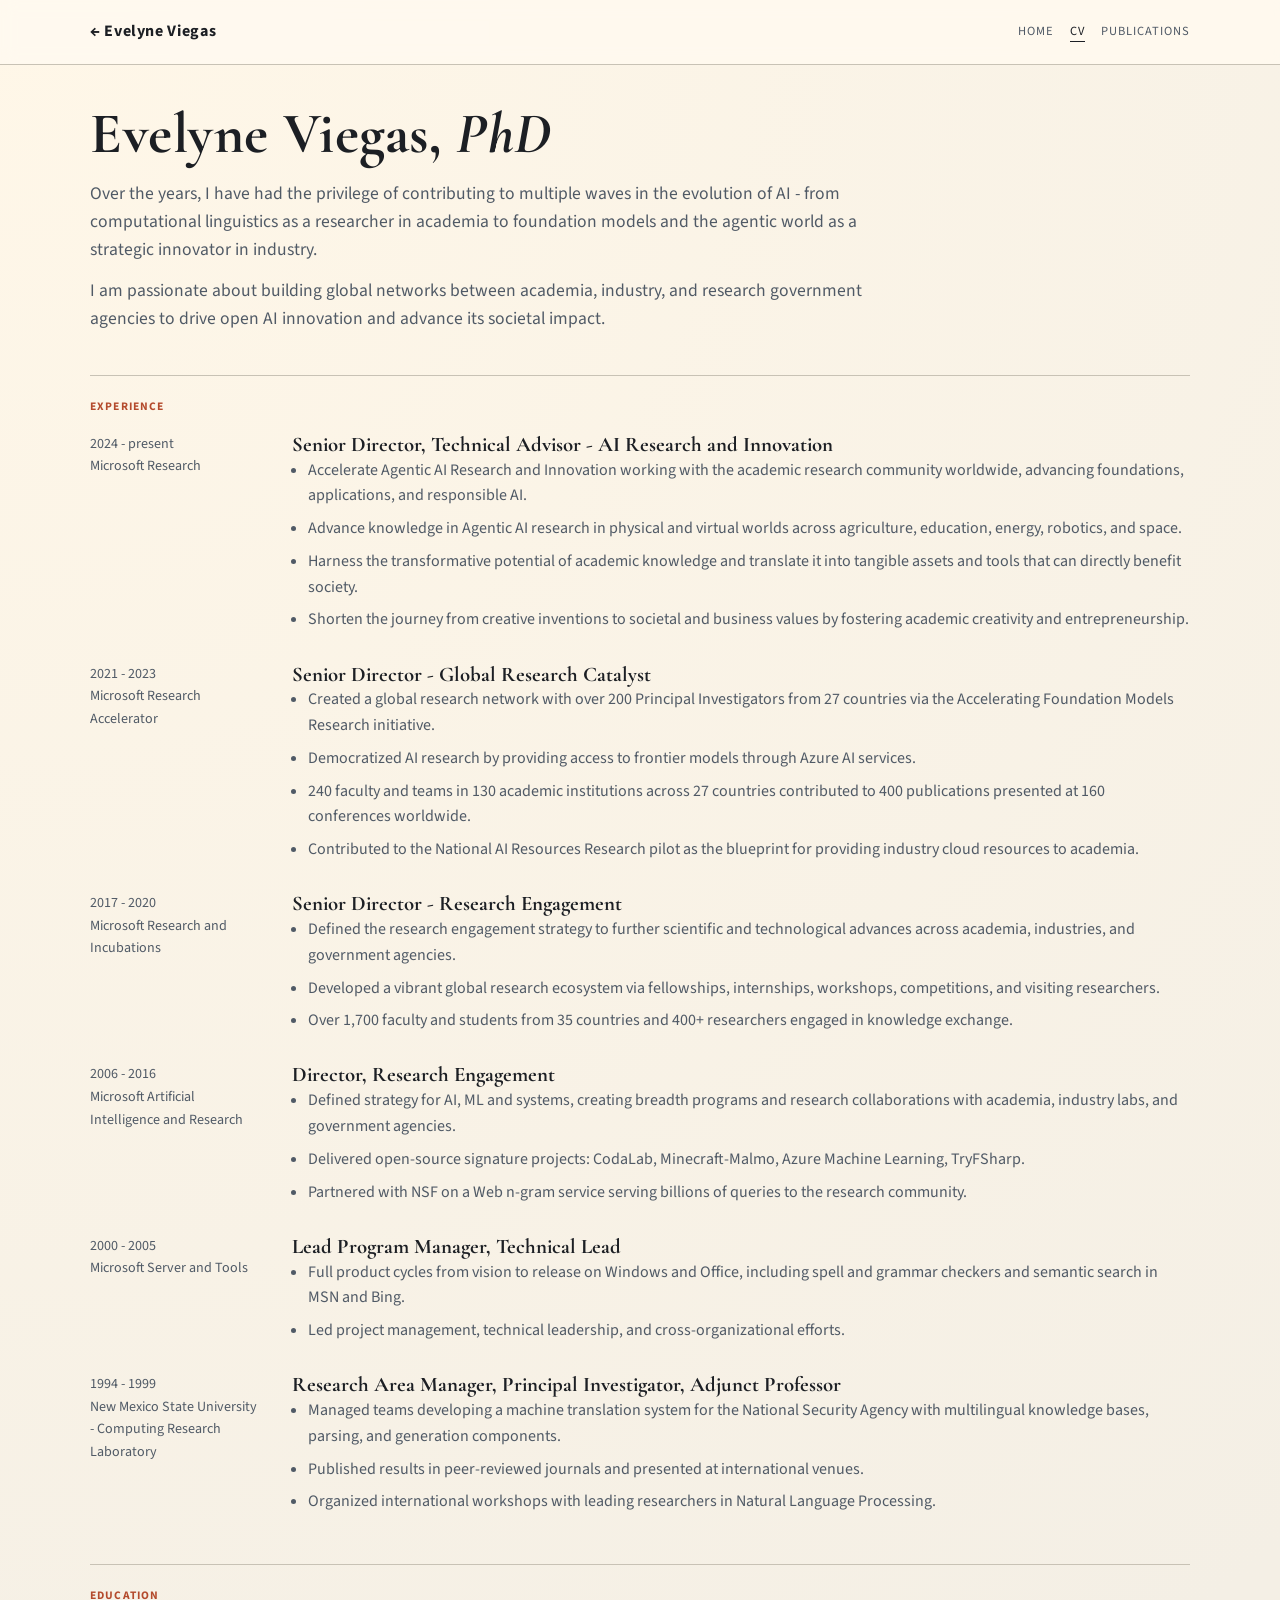
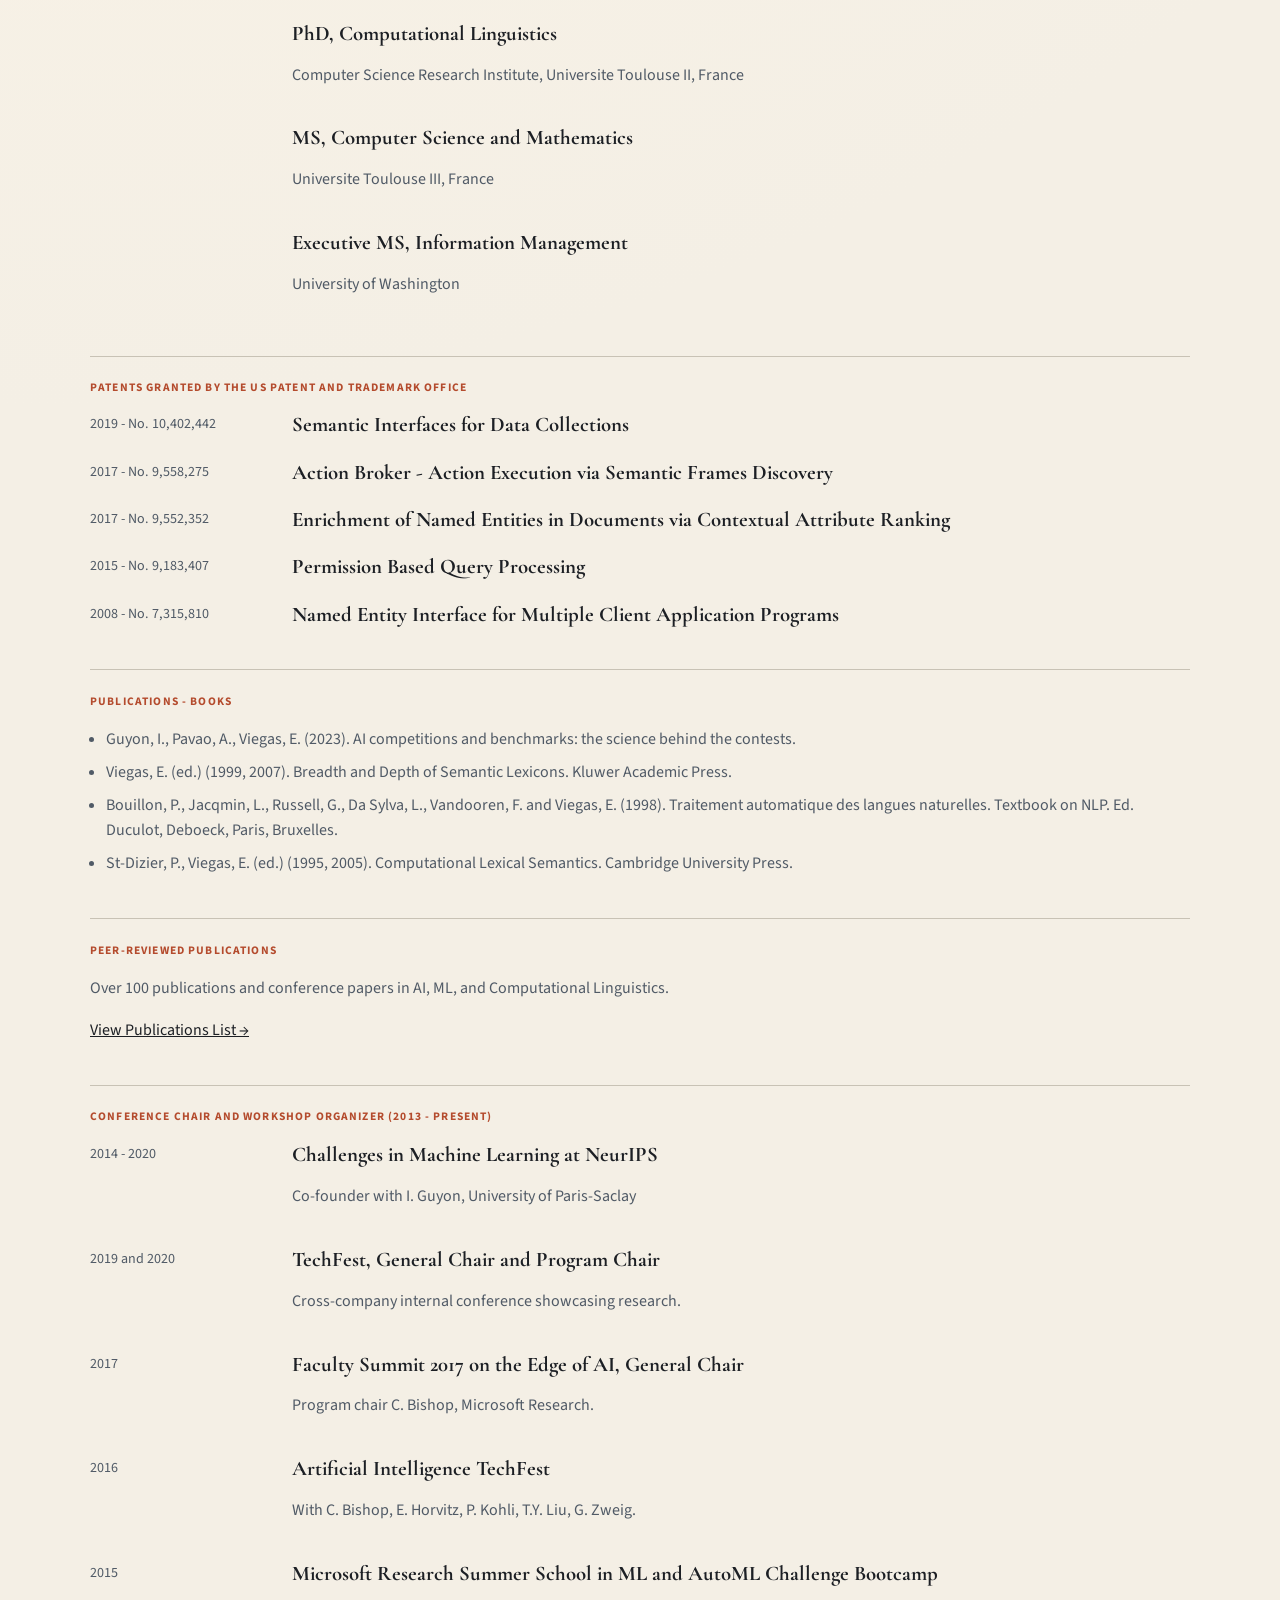
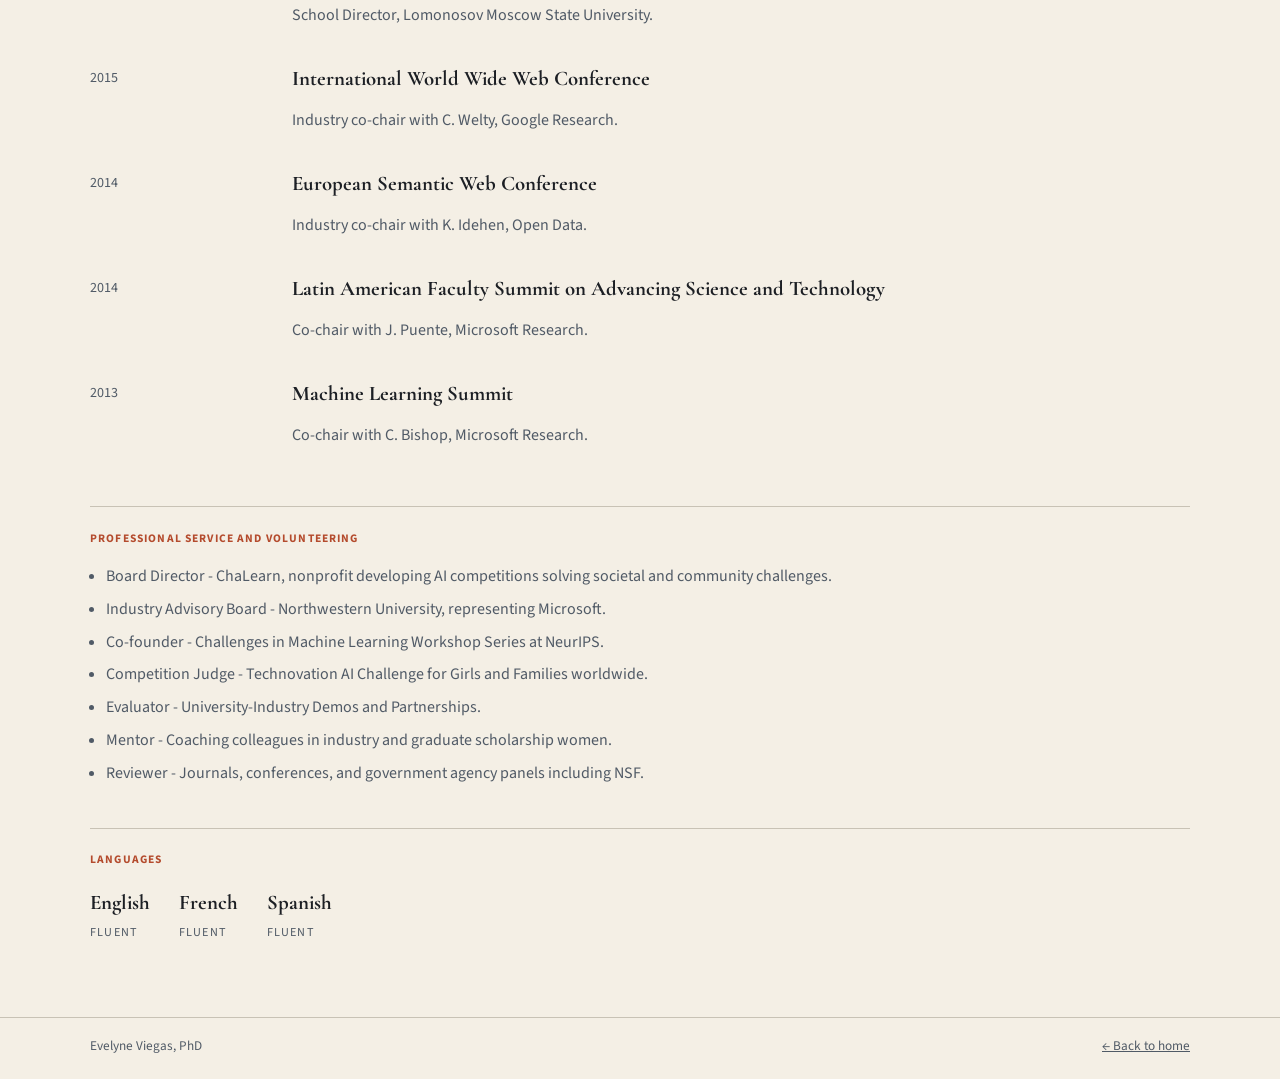
==== cv.html @ d4e645a3 "EV homepage April2026" ====
<!doctype html>
<html lang="en">
  <head>
    <meta charset="UTF-8" />
    <meta name="viewport" content="width=device-width, initial-scale=1.0" />
    <title>CV - Evelyne Viegas</title>
    <meta
      name="description"
      content="Curriculum Vitae of Evelyne Viegas, PhD - experience, education, patents, publications, and professional service."
    />
    <link rel="icon" href="assets/favicon.svg" type="image/svg+xml" />
    <link rel="preconnect" href="https://fonts.googleapis.com" />
    <link rel="preconnect" href="https://fonts.gstatic.com" crossorigin />
    <link href="https://fonts.googleapis.com/css2?family=Cormorant+Garamond:ital,wght@0,400;0,600;0,700;1,400&family=Source+Sans+3:wght@300;400;600;700&display=swap" rel="stylesheet" />
    <link rel="stylesheet" href="styles.css" />
  </head>
  <body data-page="cv">
    <nav class="site-nav">
      <div class="container">
        <a class="brand" href="index.html">&larr; Evelyne Viegas</a>
        <div class="nav-links">
          <a href="index.html">Home</a>
          <a class="active" href="cv.html">CV</a>
          <a href="publications.html">Publications</a>
        </div>
      </div>
    </nav>

    <main class="page-main container">
      <header class="reveal">
        <h1 class="page-title">Evelyne Viegas, <i>PhD</i></h1>
        <p class="page-subtitle">
          Over the years, I have had the privilege of contributing to multiple
          waves in the evolution of AI - from computational linguistics as a
          researcher in academia to foundation models and the agentic world as a
          strategic innovator in industry.
        </p>
        <p class="page-subtitle" style="margin-top: 0.8rem;">
          I am passionate about building global networks between academia,
          industry, and research government agencies to drive open AI innovation
          and advance its societal impact.
        </p>
      </header>

      <section class="section-block reveal">
        <p class="section-kicker">Experience</p>
        <div id="experience-list"></div>
      </section>

      <section class="section-block reveal">
        <p class="section-kicker">Education</p>
        <div id="education-list"></div>
      </section>

      <section class="section-block reveal">
        <p class="section-kicker">Patents Granted by the US Patent and Trademark Office</p>
        <div id="patent-list"></div>
      </section>

      <section class="section-block reveal">
        <p class="section-kicker">Publications - Books</p>
        <ul id="book-list" class="simple-list"></ul>
      </section>

      <section class="section-block reveal">
        <p class="section-kicker">Peer-reviewed Publications</p>
        <p class="muted" style="margin-top: 0;">
          Over 100 publications and conference papers in AI, ML, and
          Computational Linguistics.
        </p>
        <p><a href="publications.html">View Publications List &rarr;</a></p>
      </section>

      <section class="section-block reveal">
        <p class="section-kicker">Conference Chair and Workshop Organizer (2013 - present)</p>
        <div id="conference-list"></div>
      </section>

      <section class="section-block reveal">
        <p class="section-kicker">Professional Service and Volunteering</p>
        <ul id="service-list" class="simple-list"></ul>
      </section>

      <section class="section-block reveal">
        <p class="section-kicker">Languages</p>
        <div id="language-list" class="lang-grid"></div>
      </section>
    </main>

    <footer class="site-footer">
      <div class="container">
        <span>Evelyne Viegas, PhD</span>
        <a href="index.html">&larr; Back to home</a>
      </div>
    </footer>

    <script src="script.js" defer></script>
  </body>
</html>
---- styles.css ----
:root {
  --bg: #f4efe5;
  --paper: #fffaf0;
  --ink: #1c1f24;
  --muted: #505a66;
  --line: #c8c2b5;
  --accent: #b44b2d;
  --accent-soft: rgba(28, 31, 36, 0.06);
  --blue-band: #dce8f5;
  --shadow: 0 18px 50px rgba(10, 16, 28, 0.1);
}

* {
  box-sizing: border-box;
}

html,
body {
  margin: 0;
  padding: 0;
}

body {
  font-family: "Source Sans 3", "Segoe UI", Tahoma, Geneva, Verdana, sans-serif;
  background: radial-gradient(circle at 0% 0%, #fff7e8, var(--bg) 45%);
  color: var(--ink);
  line-height: 1.6;
}

img {
  max-width: 100%;
  display: block;
}

a {
  color: inherit;
}

.container {
  width: min(1100px, calc(100% - 2.5rem));
  margin: 0 auto;
}

.site-nav {
  position: sticky;
  top: 0;
  z-index: 30;
  backdrop-filter: blur(8px);
  background: rgba(255, 250, 240, 0.88);
  border-bottom: 1px solid var(--line);
}

.site-nav .container {
  display: flex;
  align-items: center;
  justify-content: space-between;
  gap: 1rem;
  min-height: 64px;
}

.brand {
  text-decoration: none;
  letter-spacing: 0.04em;
  font-weight: 700;
}

.nav-links {
  display: flex;
  align-items: center;
  gap: 1rem;
}

.nav-links a {
  text-decoration: none;
  text-transform: uppercase;
  letter-spacing: 0.08em;
  font-size: 0.78rem;
  color: var(--muted);
  border-bottom: 1px solid transparent;
}

.nav-links a:hover,
.nav-links a.active {
  color: var(--ink);
  border-color: var(--ink);
}

.hero {
  border-bottom: 1px solid var(--line);
  padding: 3.2rem 0;
}

.hero-grid {
  display: grid;
  grid-template-columns: 1.1fr 0.9fr;
  gap: 2rem;
  align-items: center;
}

.hero h1,
.section-title,
.page-title {
  font-family: "Cormorant Garamond", Georgia, "Times New Roman", serif;
  line-height: 1.08;
  letter-spacing: 0.01em;
}

.hero h1 {
  margin: 0;
  font-size: clamp(2.3rem, 6vw, 3.8rem);
}

.hero h1 i {
  color: #6f7379;
}

.hero p {
  font-size: 1.08rem;
  color: var(--muted);
  max-width: 560px;
}

.signature {
  margin-top: 2rem;
  display: inline-flex;
  align-items: center;
  gap: 0.9rem;
  letter-spacing: 0.15em;
  text-transform: uppercase;
  font-size: 0.78rem;
  font-weight: 700;
}

.signature::before {
  content: "";
  width: 56px;
  height: 1px;
  background: var(--ink);
}

.photo-frame {
  position: relative;
  width: min(100%, 370px);
  margin-inline: auto;
}

.photo-frame::before {
  content: "";
  position: absolute;
  top: 12px;
  left: 12px;
  width: 100%;
  height: 100%;
  background: var(--accent-soft);
}

.photo-frame img {
  width: 100%;
  height: auto;
  position: relative;
  z-index: 1;
  box-shadow: var(--shadow);
  filter: grayscale(20%) contrast(115%);
}

.band {
  background: var(--blue-band);
}

.section {
  padding: 4rem 0;
}

.section-head {
  margin-bottom: 1.4rem;
}

.section-title {
  margin: 0;
  font-size: clamp(1.8rem, 4.05vw, 3.42rem);
}

.section-title i {
  color: #5f6770;
}

.grid-two,
.grid-three {
  display: grid;
  gap: 1.4rem 2rem;
}

.grid-two {
  grid-template-columns: 1.1fr 1fr;
}

.grid-three {
  grid-template-columns: repeat(3, minmax(0, 1fr));
}

.muted {
  color: var(--muted);
}

.accent-label {
  margin: 0;
  text-transform: uppercase;
  font-size: 0.76rem;
  letter-spacing: 0.11em;
  color: var(--accent);
}

.link-block {
  border-top: 1px solid var(--line);
  padding-top: 1rem;
}

.link-block a {
  text-decoration: none;
  font-family: "Cormorant Garamond", Georgia, serif;
  font-size: 1.35rem;
}

.link-block a:hover {
  text-decoration: underline;
}

.page-main {
  padding: 2.4rem 0 4.5rem;
}

.page-title {
  font-size: clamp(1.98rem, 4.5vw, 3.78rem);
  margin: 0 0 0.9rem;
}

.page-subtitle {
  margin: 0;
  color: var(--muted);
  max-width: 780px;
  font-size: 1.1rem;
}

.section-block {
  border-top: 1px solid var(--line);
  padding-top: 1.4rem;
  margin-top: 2.6rem;
}

.section-kicker {
  margin: 0 0 1rem;
  text-transform: uppercase;
  letter-spacing: 0.1em;
  font-size: 0.72rem;
  color: var(--accent);
  font-weight: 700;
}

.entry {
  display: grid;
  grid-template-columns: minmax(140px, 170px) 1fr;
  gap: 0.6rem 2rem;
  margin-bottom: 1.4rem;
}

.entry-meta {
  font-size: 0.88rem;
  color: var(--muted);
}

.entry-title {
  margin: 0;
  font-family: "Cormorant Garamond", Georgia, serif;
  font-size: 1.3rem;
  line-height: 1.2;
}

.entry ul,
.simple-list,
.paper-list {
  margin: 0;
  padding-left: 1rem;
}

.entry ul li,
.simple-list li,
.paper-list li {
  margin-bottom: 0.45rem;
  color: var(--muted);
}

.simple-list {
  list-style: disc;
}

.lang-grid {
  display: flex;
  gap: 1.8rem;
  flex-wrap: wrap;
}

.lang-card strong {
  display: block;
  font-family: "Cormorant Garamond", Georgia, serif;
  font-size: 1.3rem;
}

.lang-card span {
  font-size: 0.76rem;
  text-transform: uppercase;
  letter-spacing: 0.1em;
  color: var(--muted);
}

.book-row {
  display: flex;
  gap: 1rem;
  flex-wrap: wrap;
}

.book-card {
  width: 118px;
}

.book-cover {
  width: 118px;
  height: 174px;
  object-fit: cover;
  box-shadow: var(--shadow);
  background: #2c3e50;
}

.book-fallback {
  width: 118px;
  height: 174px;
  background: #2c3e50;
  color: #fff;
  display: flex;
  align-items: end;
  padding: 0.55rem;
  font-size: 0.78rem;
  font-family: "Cormorant Garamond", Georgia, serif;
}

.book-title {
  margin: 0.5rem 0 0.2rem;
  font-size: 0.82rem;
  font-weight: 700;
  line-height: 1.25;
}

.book-publisher {
  margin: 0;
  color: var(--muted);
  font-size: 0.76rem;
}

.cta-row {
  text-align: center;
  border-top: 1px solid var(--line);
  padding: 2.2rem 0;
}

.cta-row a {
  text-transform: uppercase;
  letter-spacing: 0.12em;
  text-decoration: none;
  font-size: 0.78rem;
  border-bottom: 1px solid var(--line);
}

.cta-row a:hover {
  border-color: var(--ink);
}

.site-footer {
  border-top: 1px solid var(--line);
  padding: 1.1rem 0 1.4rem;
}

.site-footer .container {
  display: flex;
  justify-content: space-between;
  gap: 1rem;
  flex-wrap: wrap;
  color: var(--muted);
  font-size: 0.83rem;
}

.reveal {
  opacity: 0;
  transform: translateY(18px);
  transition: opacity 0.6s ease, transform 0.6s ease;
}

.reveal.in {
  opacity: 1;
  transform: translateY(0);
}

@media (max-width: 900px) {
  .hero-grid,
  .grid-two,
  .grid-three,
  .entry {
    grid-template-columns: 1fr;
  }

  .hero {
    padding-top: 2.4rem;
  }

  .section,
  .page-main {
    padding-top: 2.6rem;
  }

  .site-nav .container {
    flex-direction: column;
    align-items: flex-start;
    padding: 0.55rem 0;
  }

  .nav-links {
    gap: 0.8rem;
    flex-wrap: wrap;
    padding-bottom: 0.4rem;
  }
}
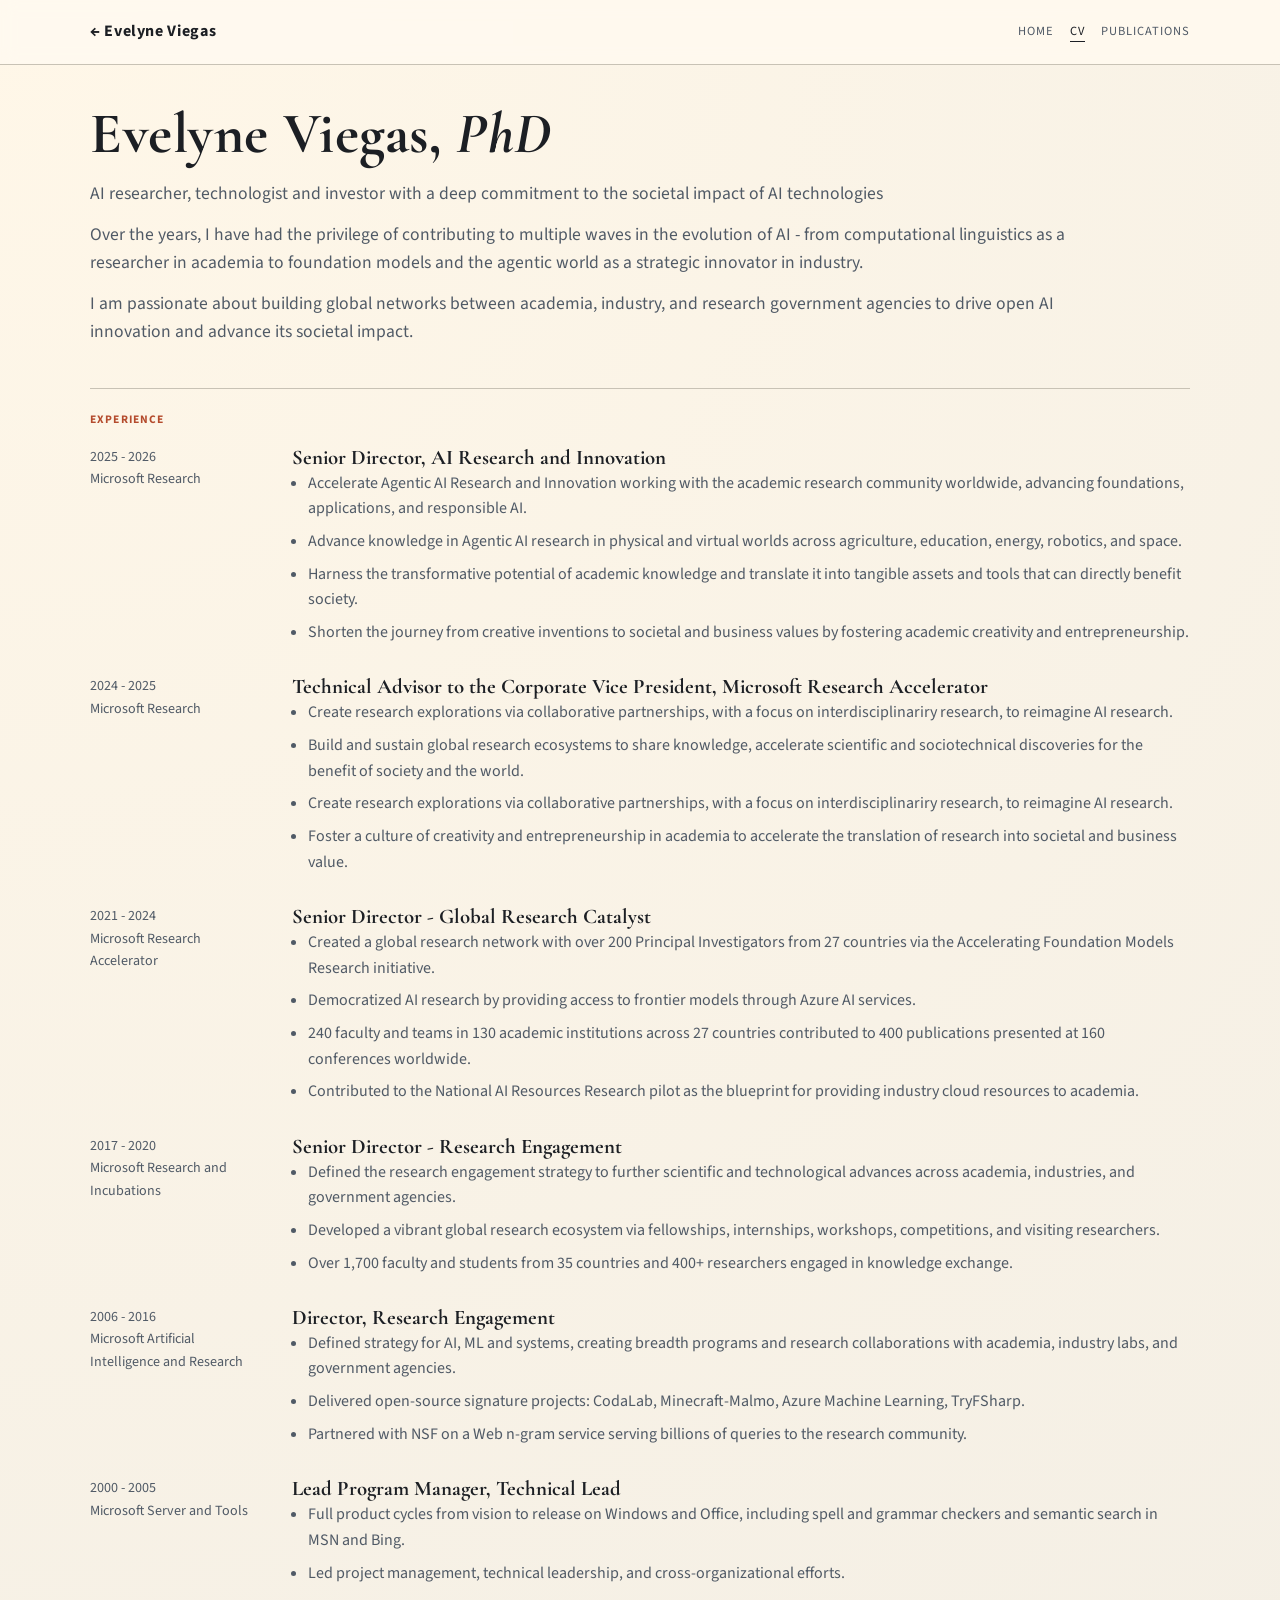
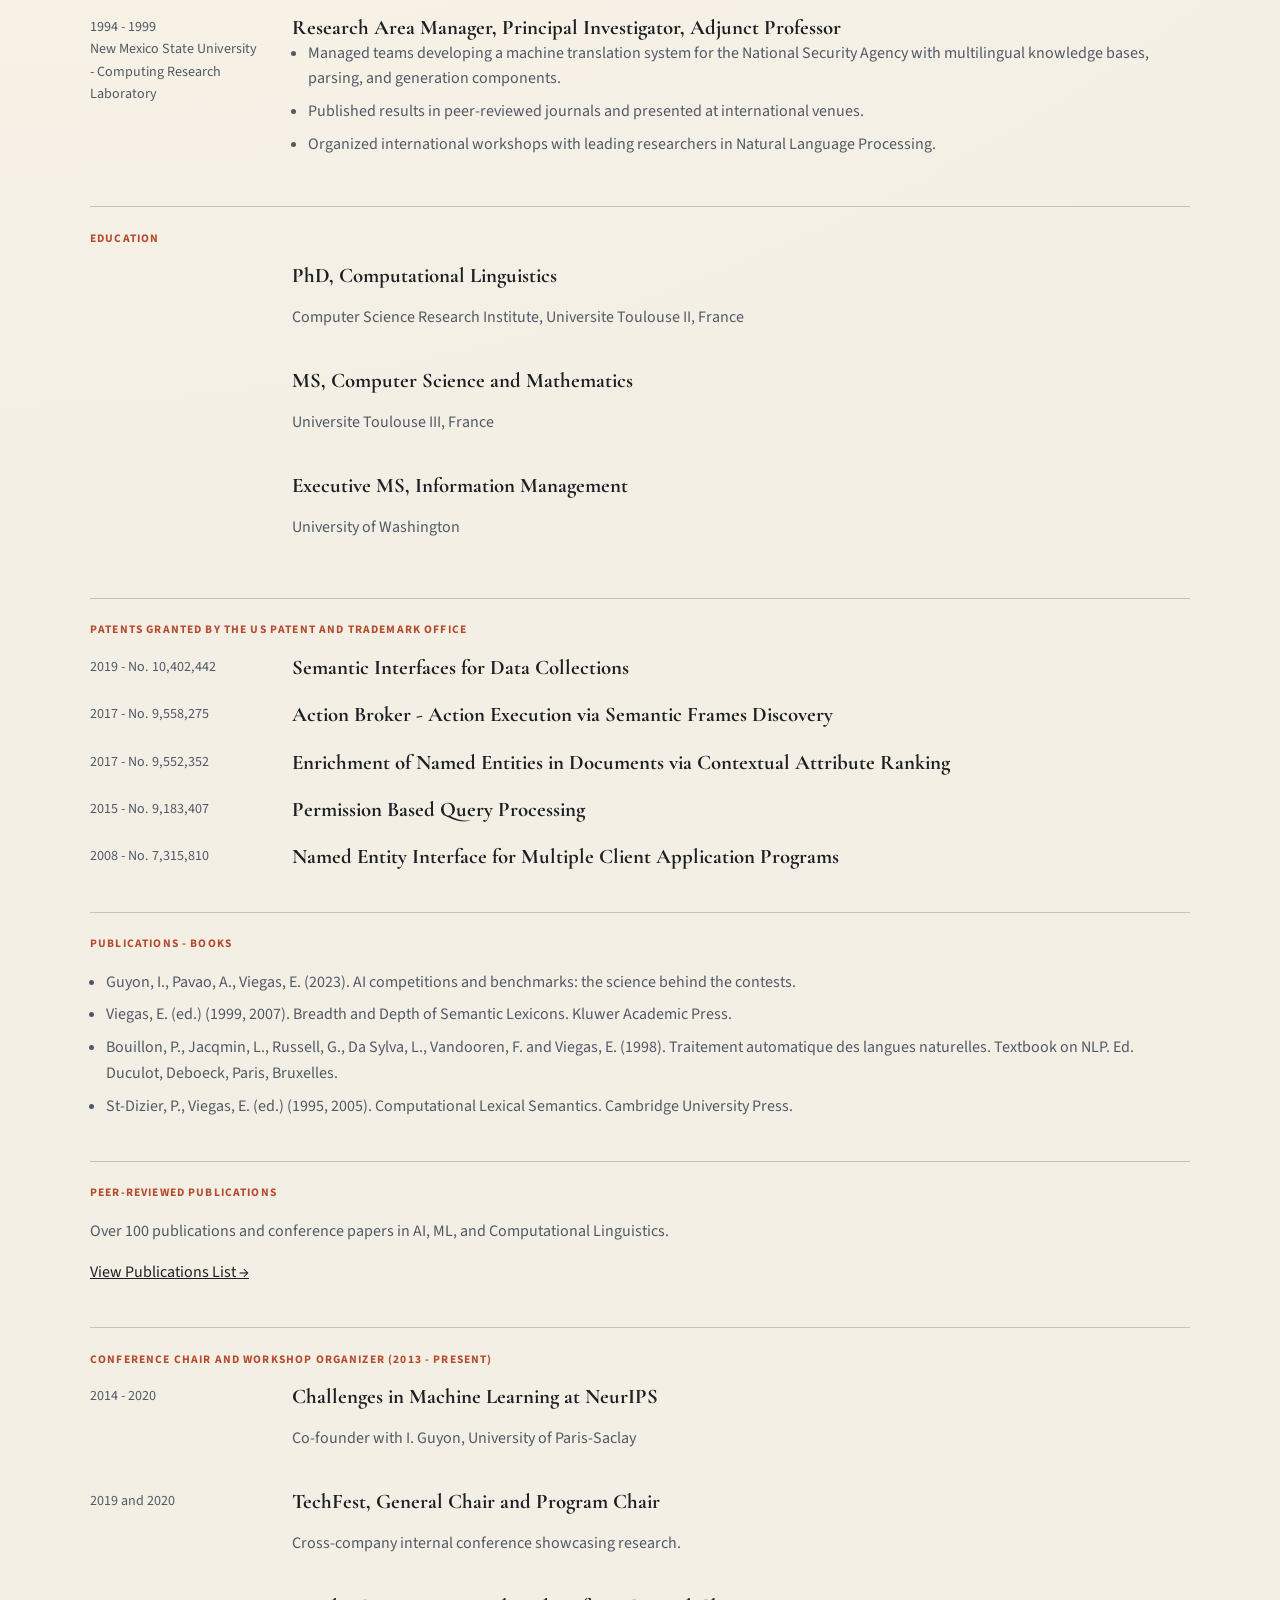
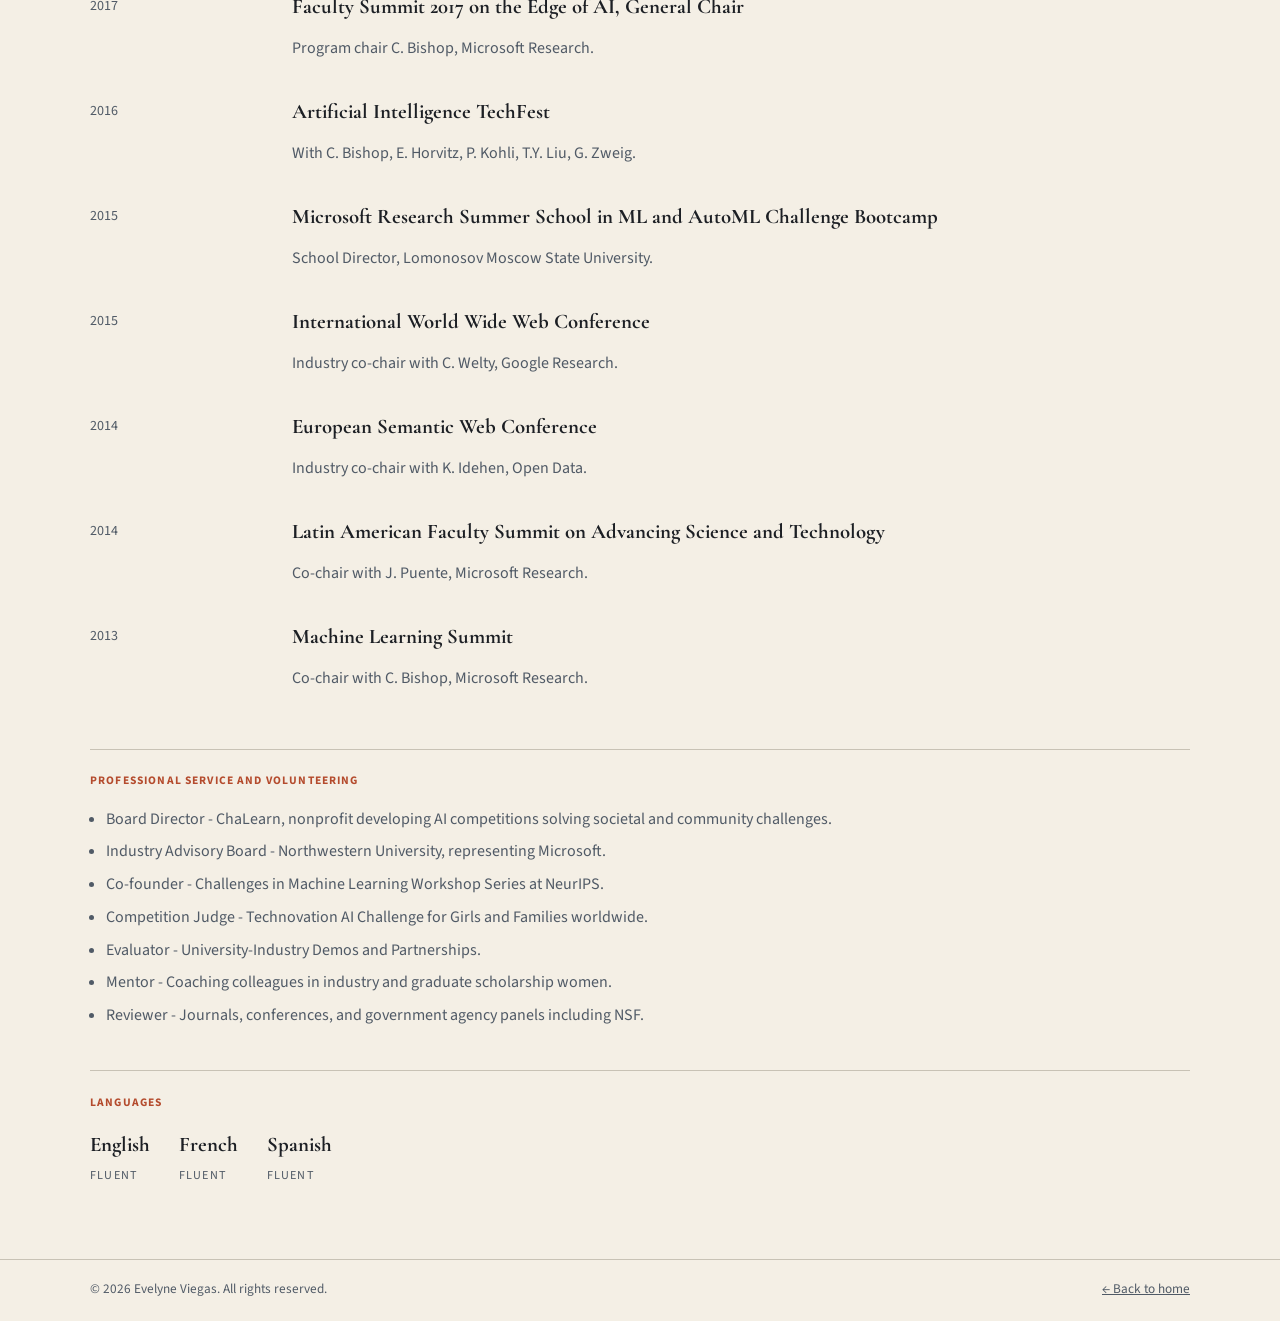
==== commit 15202a5f: "CV (in progress) and homepage revised (minus CL)" ====
--- a/cv.html
+++ b/cv.html
@@ -30,6 +30,9 @@
       <header class="reveal">
         <h1 class="page-title">Evelyne Viegas, <i>PhD</i></h1>
         <p class="page-subtitle">
+          AI researcher, technologist and investor with a deep commitment to the societal impact of AI technologies
+        </p> 
+          <p class="page-subtitle" style="margin-top: 0.8rem;">
           Over the years, I have had the privilege of contributing to multiple
           waves in the evolution of AI - from computational linguistics as a
           researcher in academia to foundation models and the agentic world as a
@@ -38,7 +41,7 @@
         <p class="page-subtitle" style="margin-top: 0.8rem;">
           I am passionate about building global networks between academia,
           industry, and research government agencies to drive open AI innovation
-          and advance its societal impact.
+          and advance its societal impact. 
         </p>
       </header>
 
@@ -89,7 +92,7 @@
 
     <footer class="site-footer">
       <div class="container">
-        <span>Evelyne Viegas, PhD</span>
+        <span>© 2026 Evelyne Viegas. All rights reserved.</span>
         <a href="index.html">&larr; Back to home</a>
       </div>
     </footer>
--- a/styles.css
+++ b/styles.css
@@ -237,7 +237,7 @@
 .page-subtitle {
   margin: 0;
   color: var(--muted);
-  max-width: 780px;
+  max-width: 980px;
   font-size: 1.1rem;
 }
 
@@ -313,9 +313,10 @@
 }
 
 .book-row {
-  display: flex;
+  display: grid;
+  grid-template-columns: repeat(3, 118px);
   gap: 1rem;
-  flex-wrap: wrap;
+  justify-content: start;
 }
 
 .book-card {
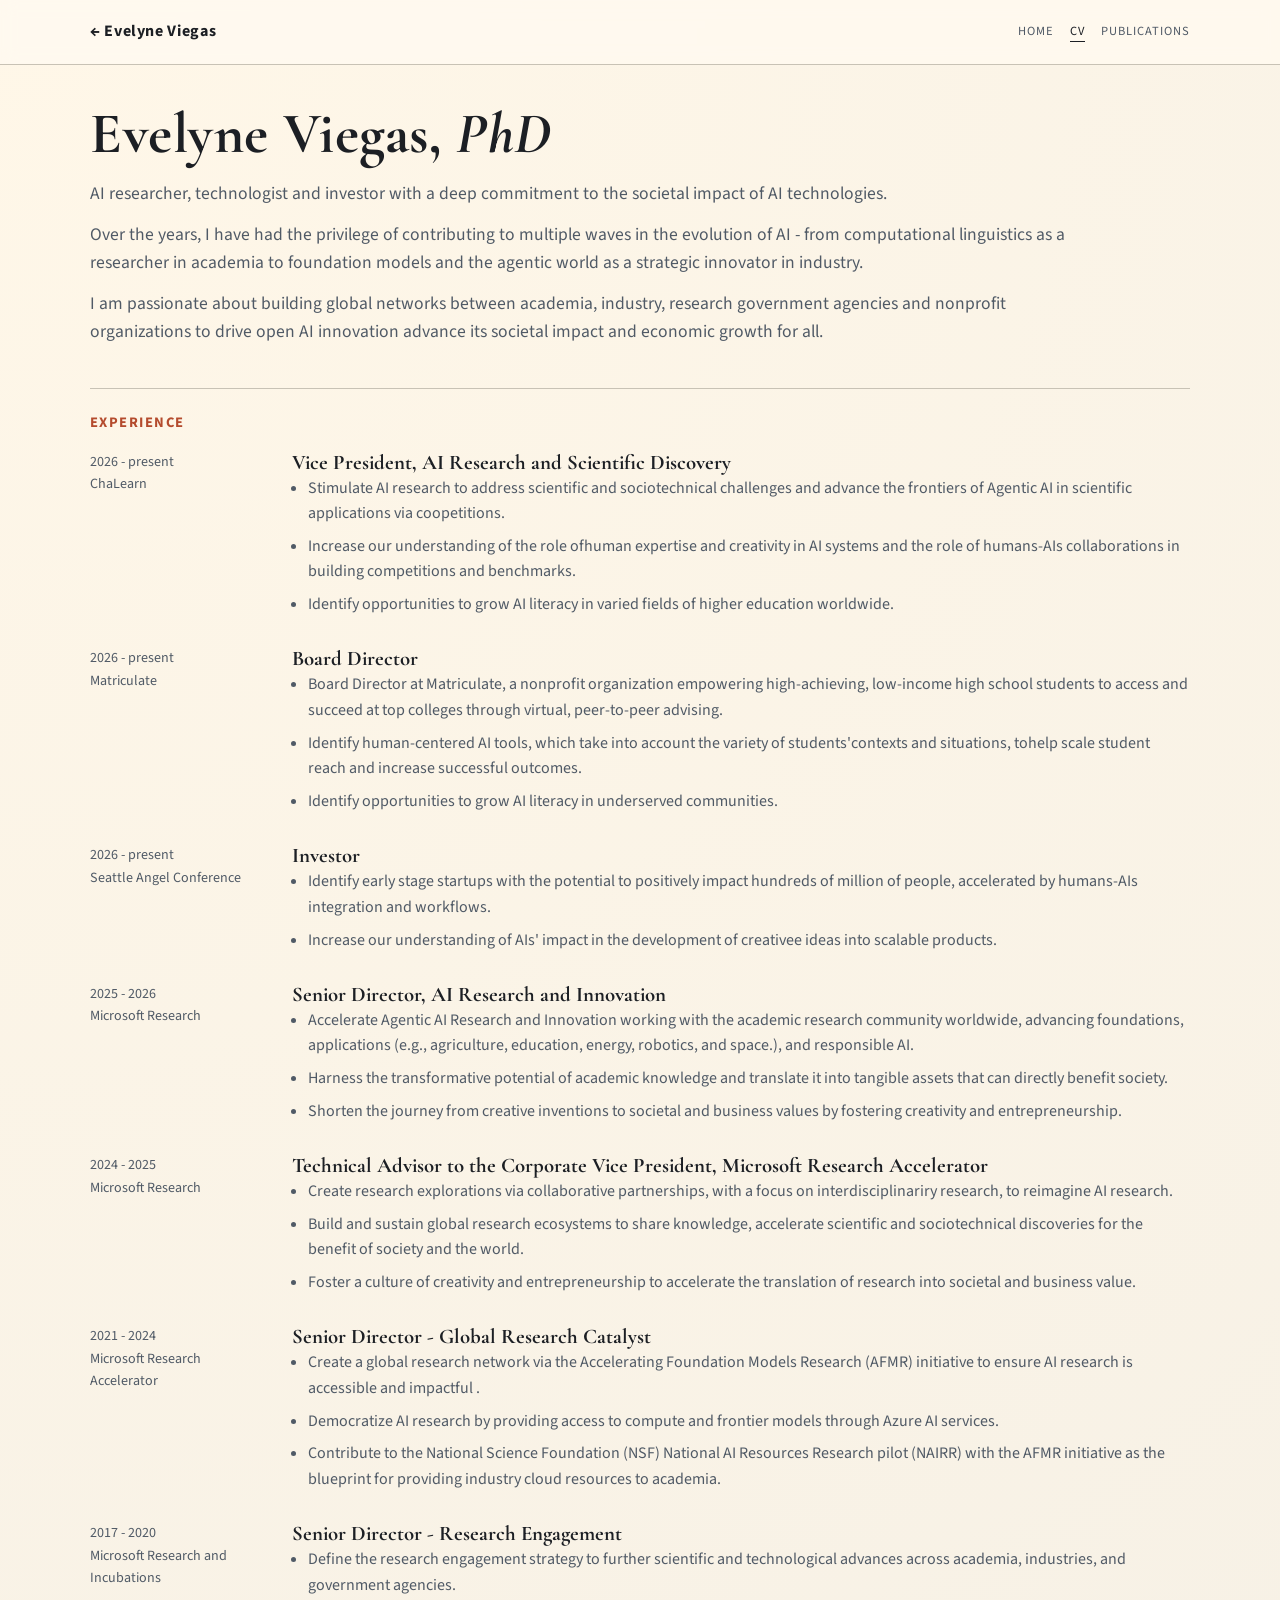
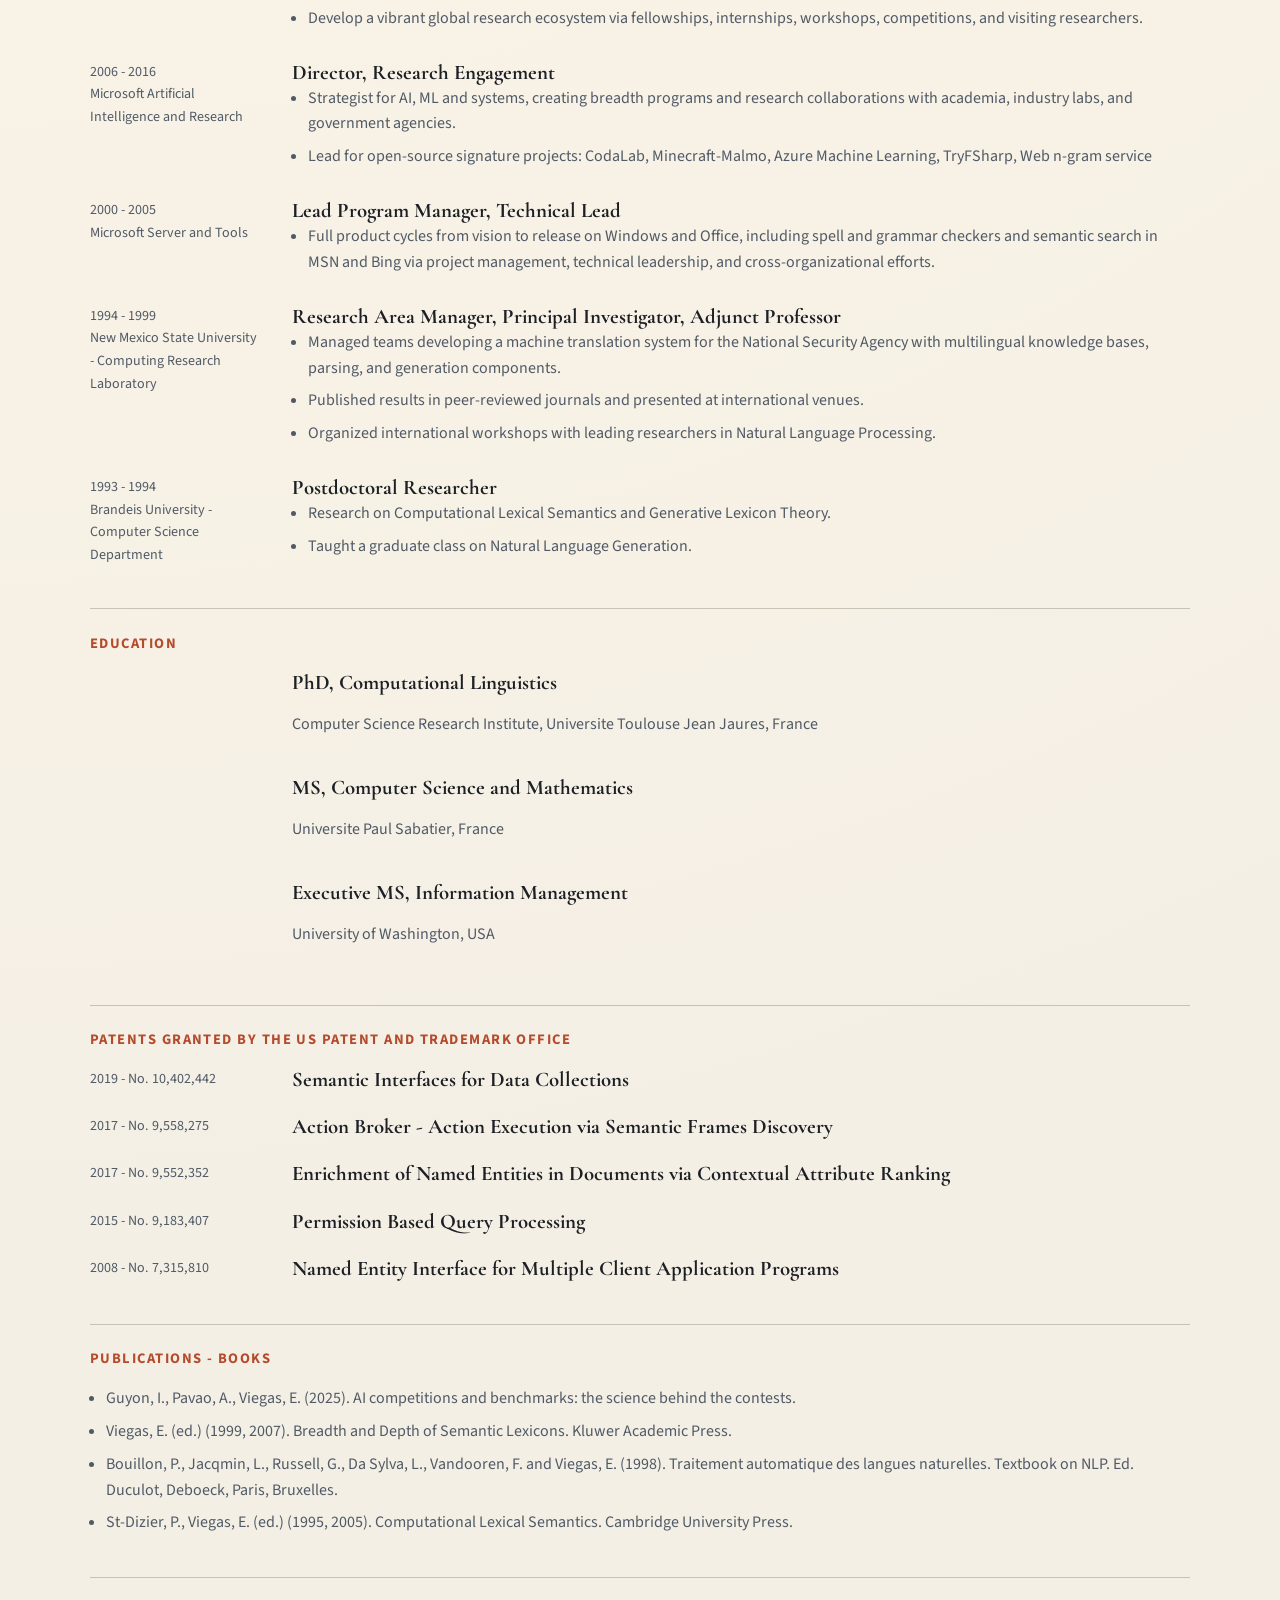
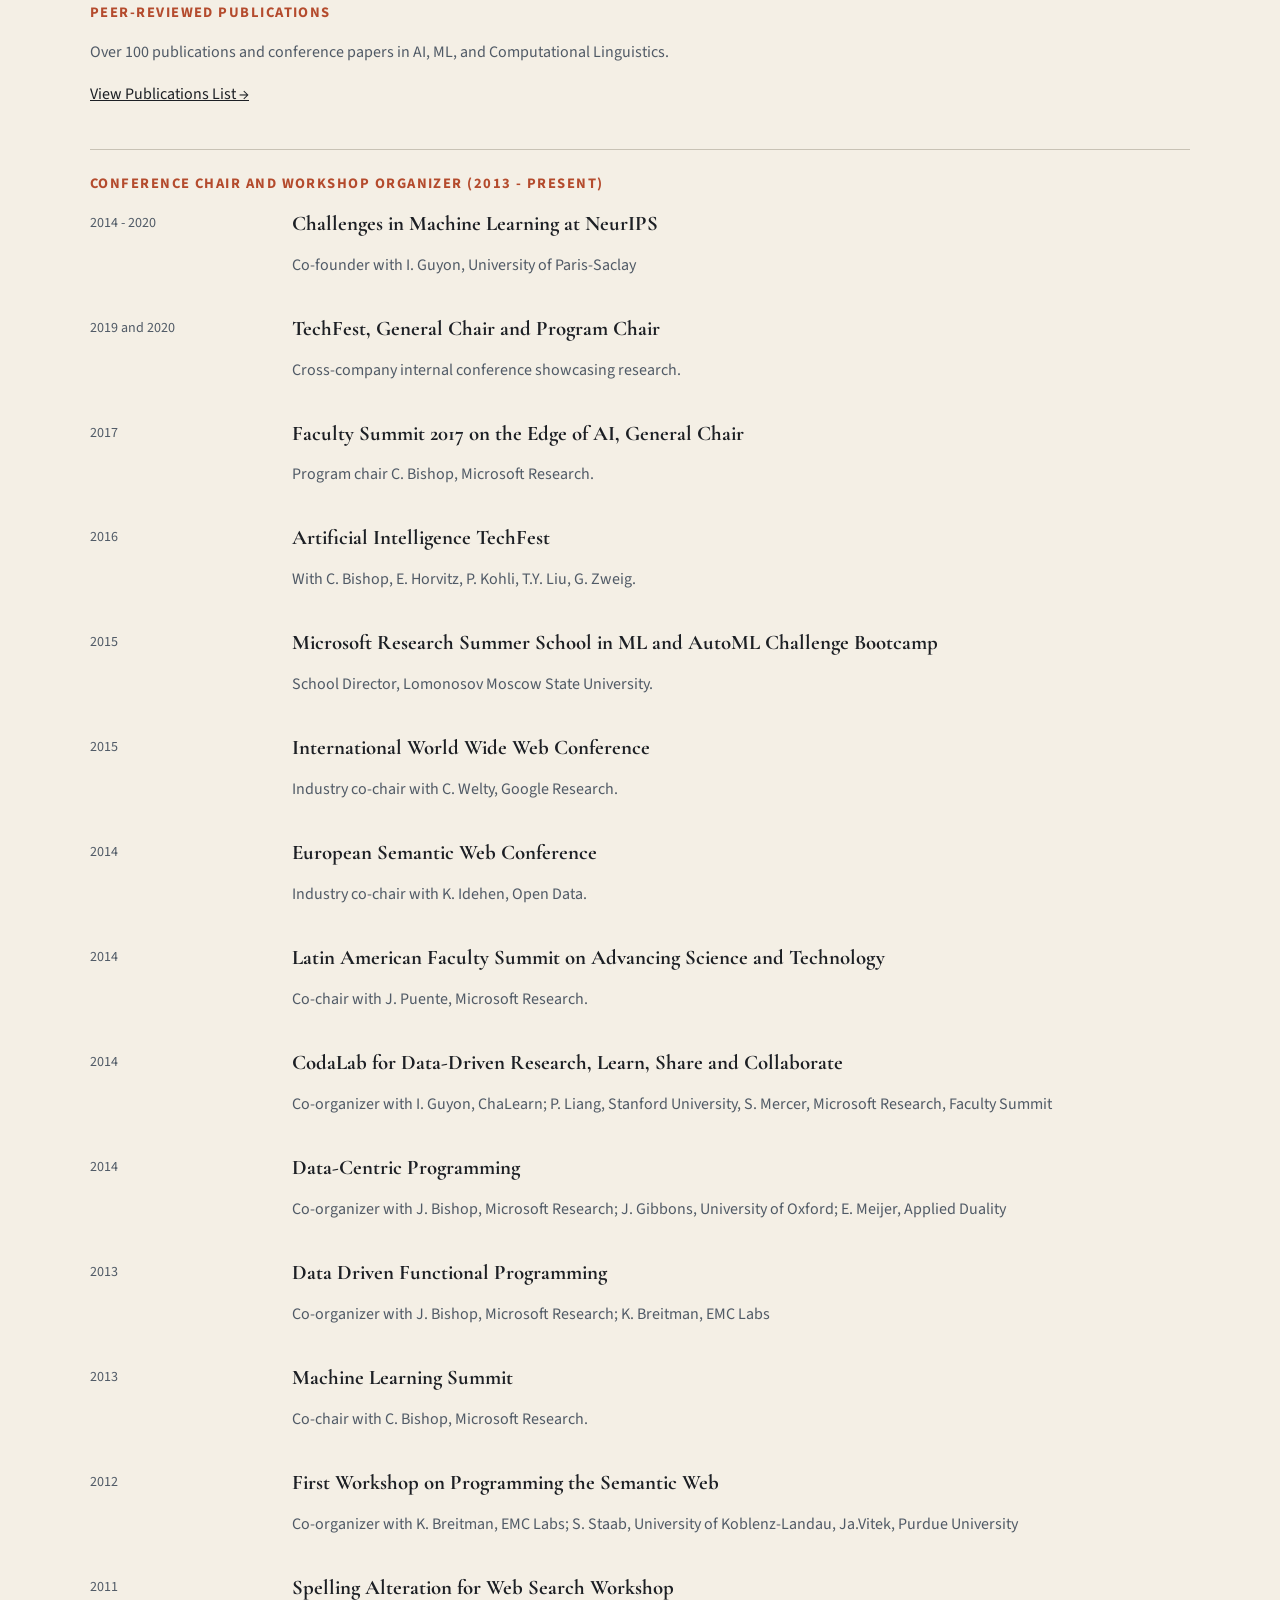
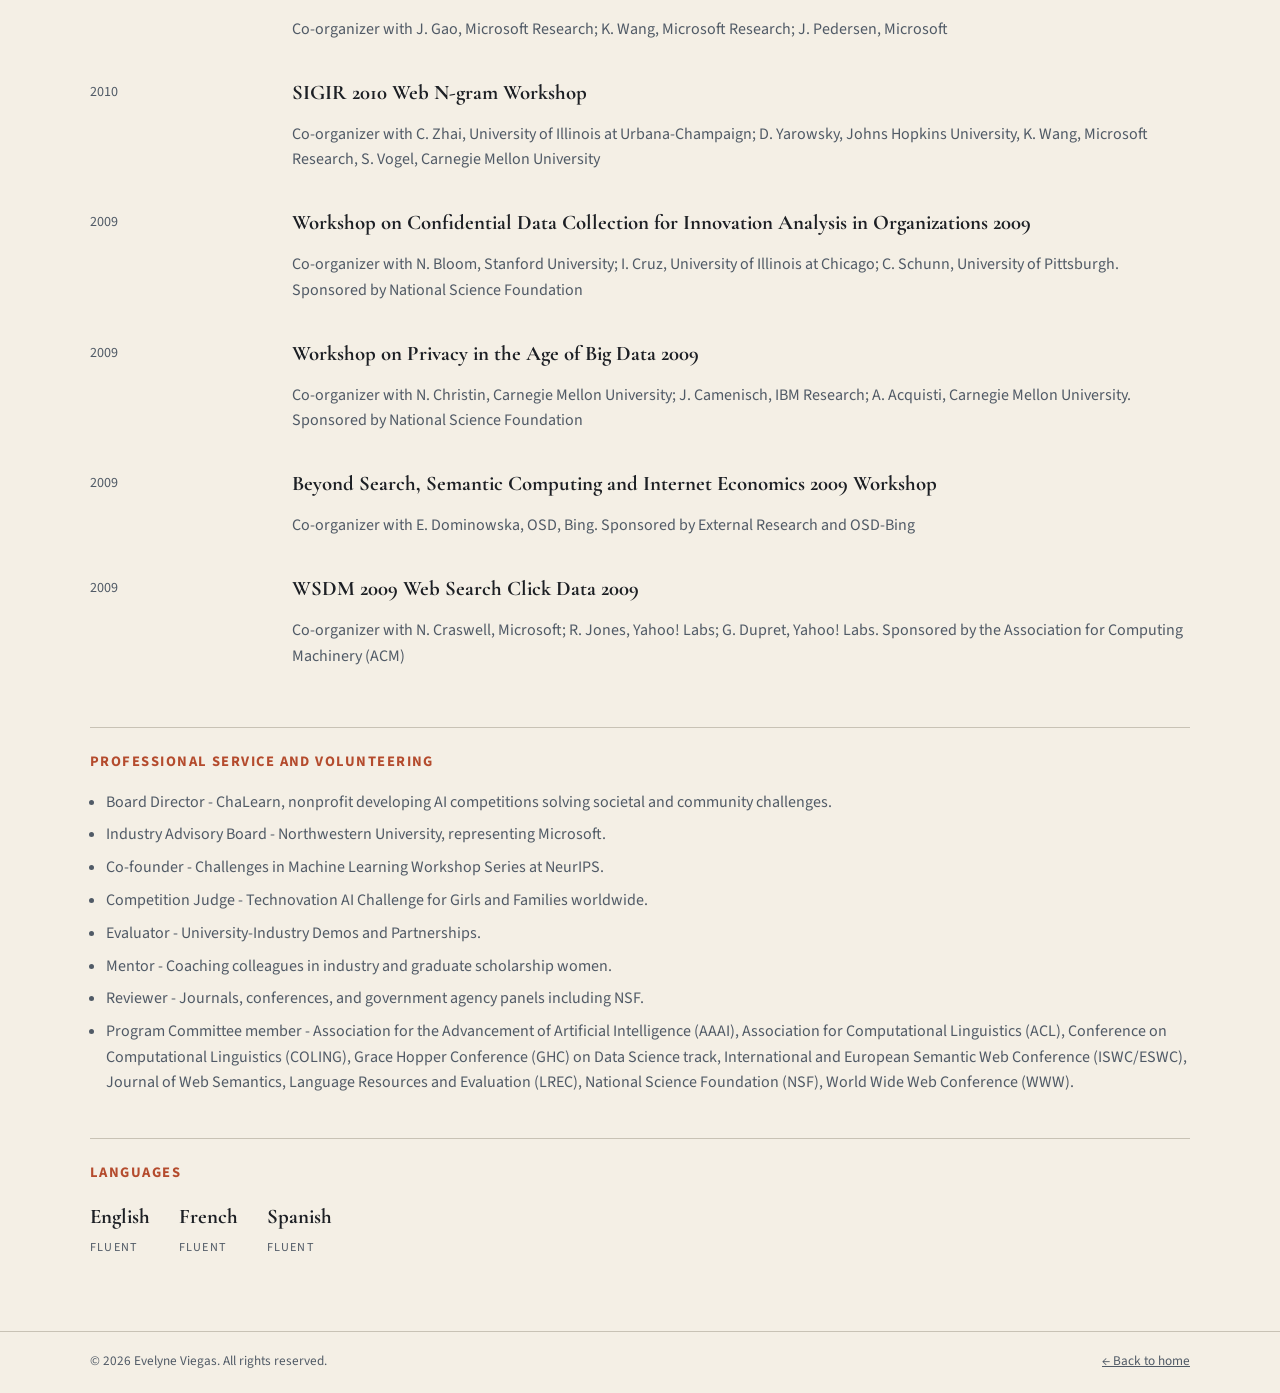
==== commit 64c97d59: "CV updates" ====
--- a/cv.html
+++ b/cv.html
@@ -30,7 +30,7 @@
       <header class="reveal">
         <h1 class="page-title">Evelyne Viegas, <i>PhD</i></h1>
         <p class="page-subtitle">
-          AI researcher, technologist and investor with a deep commitment to the societal impact of AI technologies
+          AI researcher, technologist and investor with a deep commitment to the societal impact of AI technologies.
         </p> 
           <p class="page-subtitle" style="margin-top: 0.8rem;">
           Over the years, I have had the privilege of contributing to multiple
@@ -40,8 +40,8 @@
         </p>
         <p class="page-subtitle" style="margin-top: 0.8rem;">
           I am passionate about building global networks between academia,
-          industry, and research government agencies to drive open AI innovation
-          and advance its societal impact. 
+          industry, research government agencies and nonprofit organizations to drive open AI innovation
+          advance its societal impact and economic growth for all.
         </p>
       </header>
 
--- a/styles.css
+++ b/styles.css
@@ -205,8 +205,9 @@
 .accent-label {
   margin: 0;
   text-transform: uppercase;
-  font-size: 0.76rem;
-  letter-spacing: 0.11em;
+  font-size: 0.96rem;
+  letter-spacing: 0.12em;
+  font-weight: 700;
   color: var(--accent);
 }
 
@@ -251,7 +252,7 @@
   margin: 0 0 1rem;
   text-transform: uppercase;
   letter-spacing: 0.1em;
-  font-size: 0.72rem;
+  font-size: 0.91rem;
   color: var(--accent);
   font-weight: 700;
 }
@@ -314,7 +315,7 @@
 
 .book-row {
   display: grid;
-  grid-template-columns: repeat(3, 118px);
+  grid-template-columns: repeat(3, 110px);
   gap: 1rem;
   justify-content: start;
 }
